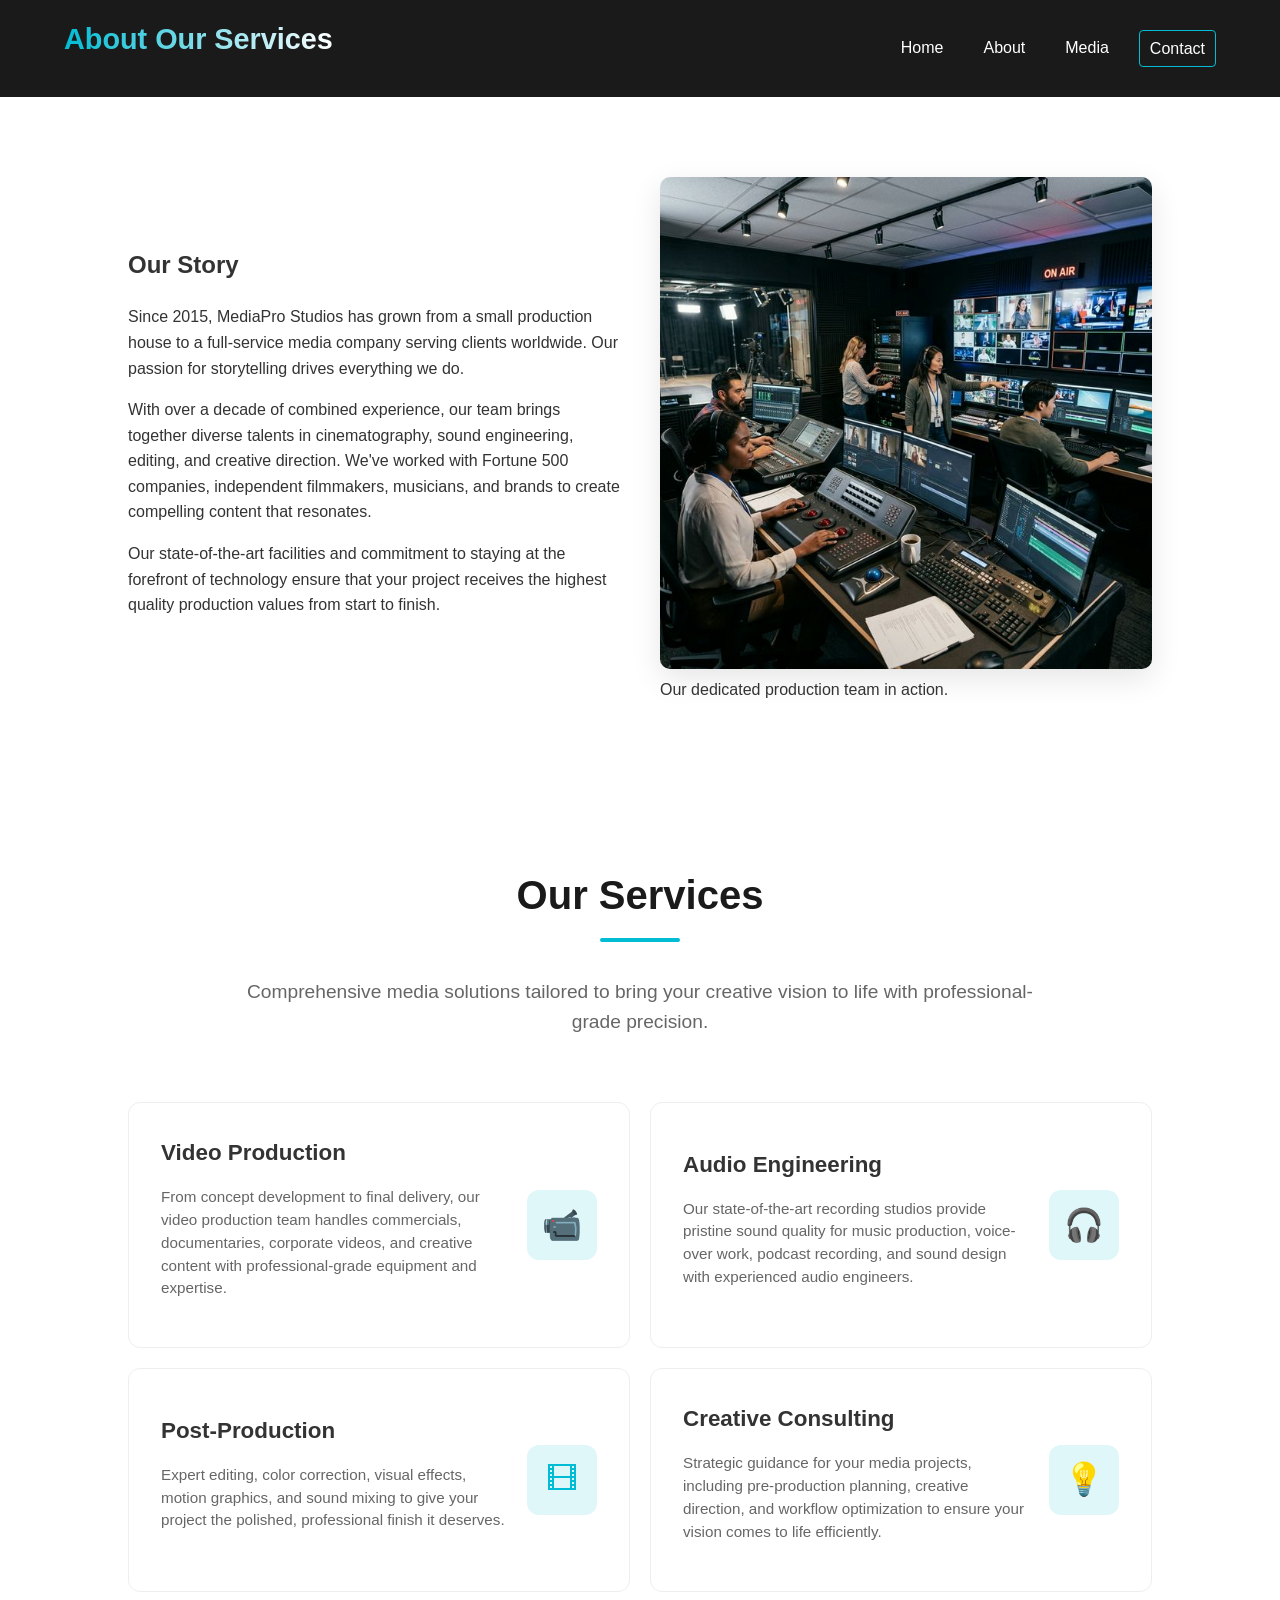
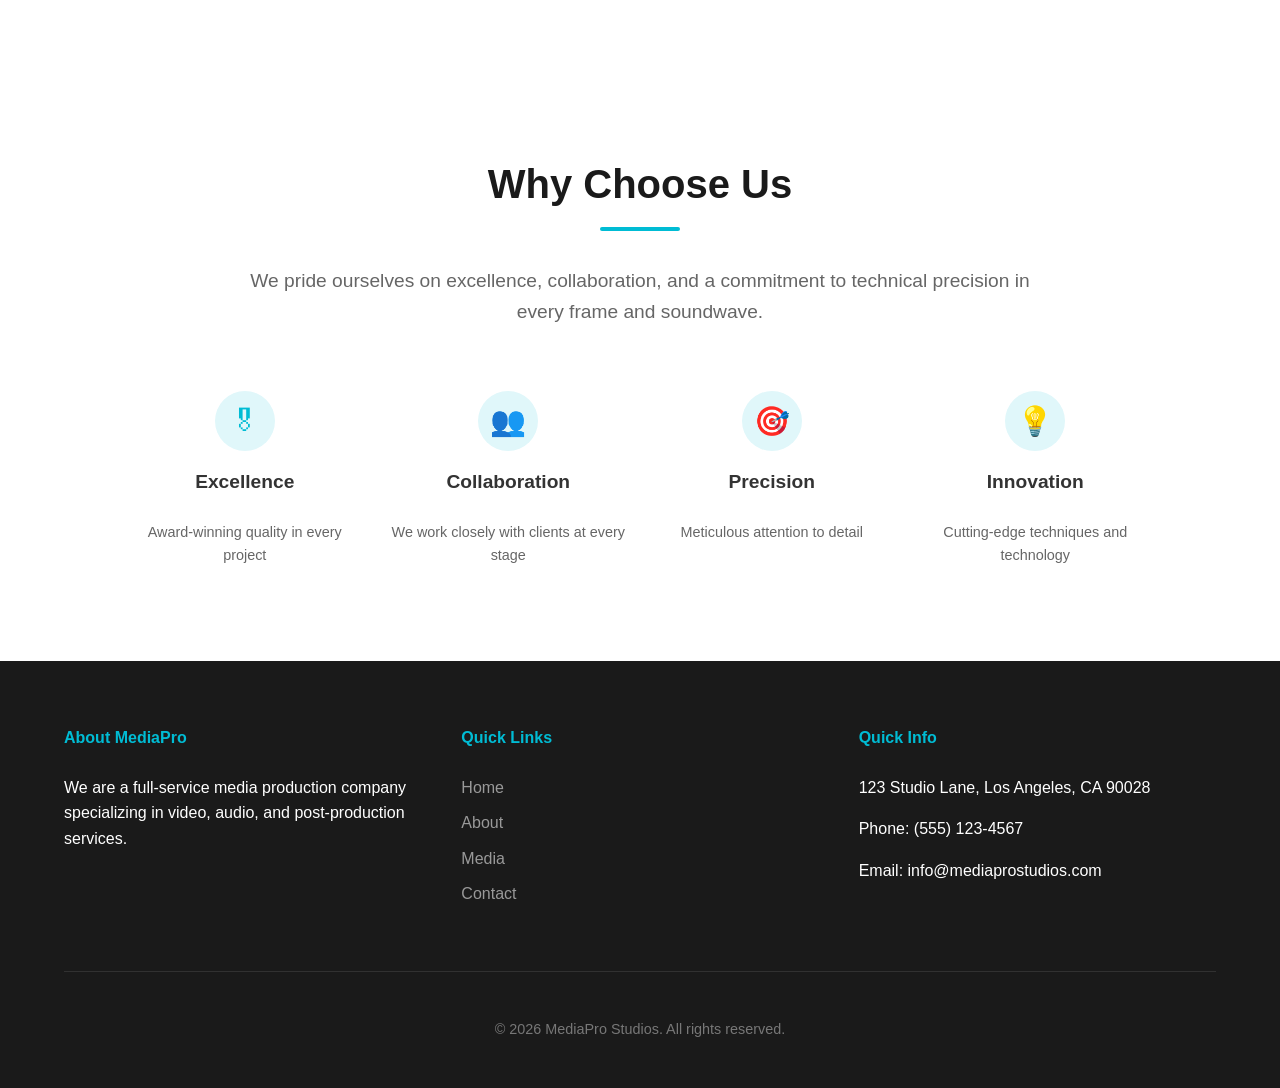
==== about.html @ 87e623cb "feat: complete professional media production website with advanced HTML5/CSS3 - Implement semantic H" ====
<!DOCTYPE html>
<html>

<head>
    <meta charset="UTF-8">
    <meta name="viewport" content="width=device-width, initial-scale=1.0">
    <meta name="description"
        content="Learn about MediaPro Studios, our history, our dedicated team, and the professional media services we offer.">
    <meta name="author" content="MediaPro Studios">
    <meta name="robots" content="index, follow">

    <meta property="og:type" content="website">
    <meta property="og:url" content="about.html">
    <meta property="og:title" content="About Us - MediaPro Studios">
    <meta property="og:description"
        content="Learn about our journey from a small production house to a full-service media company.">
    <meta property="og:image" content="images/og-image.jpg">

    <meta name="twitter:card" content="summary_large_image">
    <meta name="twitter:url" content="about.html">
    <meta name="twitter:title" content="About Us - MediaPro Studios">
    <meta name="twitter:description" content="Our story, our mission, and our award-winning production team.">

    <title>About Us - MediaPro Studios</title>
    <link rel="stylesheet" href="css/styles.css">
</head>

<body>
    <div class="loader-container">
        <div class="loader"></div>
    </div>
    <header class="top">
        <h1>About Our Services</h1>
        <nav class="nav">
            <a href="index.html">Home</a>
            <a href="about.html">About</a>
            <a href="media.html">Media</a>
            <a href="contact.html">Contact</a>
        </nav>
    </header>

    <main>
        <section class="our-story">
            <div class="story-content">
                <h2>Our Story</h2>
                <p>Since 2015, MediaPro Studios has grown from a small production house to a full-service media company
                    serving clients worldwide. Our passion for storytelling drives everything we do.</p>
                <p>With over a decade of combined experience, our team brings together diverse talents in
                    cinematography, sound engineering, editing, and creative direction. We've worked with Fortune 500
                    companies, independent filmmakers, musicians, and brands to create compelling content that
                    resonates.</p>
                <p>Our state-of-the-art facilities and commitment to staying at the forefront of technology ensure that
                    your project receives the highest quality production values from start to finish.</p>
            </div>
            <figure class="team-photo">
                <img src="images/team-placeholder.jpg" alt="MediaPro Studios Team at work">
                <figcaption>Our dedicated production team in action.</figcaption>
            </figure>
        </section>

        <section class="about-services">
            <div class="section-header">
                <h2>Our Services</h2>
                <p>Comprehensive media solutions tailored to bring your creative vision to life with professional-grade
                    precision.</p>
            </div>
            <div class="services-grid-horizontal">
                <article class="service-card-horizontal">
                    <div class="service-card-info">
                        <h3>Video Production</h3>
                        <p>From concept development to final delivery, our video production team handles commercials,
                            documentaries, corporate videos, and creative content with professional-grade equipment and
                            expertise.</p>
                    </div>
                    <div class="service-card-icon-box">&#128249;</div>
                </article>
                <article class="service-card-horizontal">
                    <div class="service-card-info">
                        <h3>Audio Engineering</h3>
                        <p>Our state-of-the-art recording studios provide pristine sound quality for music production,
                            voice-over work, podcast recording, and sound design with experienced audio engineers.</p>
                    </div>
                    <div class="service-card-icon-box">&#127911;</div>
                </article>
                <article class="service-card-horizontal">
                    <div class="service-card-info">
                        <h3>Post-Production</h3>
                        <p>Expert editing, color correction, visual effects, motion graphics, and sound mixing to give
                            your project the polished, professional finish it deserves.</p>
                    </div>
                    <div class="service-card-icon-box">&#127902;</div>
                </article>
                <article class="service-card-horizontal">
                    <div class="service-card-info">
                        <h3>Creative Consulting</h3>
                        <p>Strategic guidance for your media projects, including pre-production planning, creative
                            direction, and workflow optimization to ensure your vision comes to life efficiently.</p>
                    </div>
                    <div class="service-card-icon-box">&#128161;</div>
                </article>
            </div>
        </section>

        <section class="why-choose-us">
            <div class="section-header">
                <h2>Why Choose Us</h2>
                <p>We pride ourselves on excellence, collaboration, and a commitment to technical precision in every
                    frame and soundwave.</p>
            </div>
            <div class="benefits-container-centered">
                <div class="benefit-card">
                    <div class="benefit-icon-circle">&#127894;</div>
                    <h4>Excellence</h4>
                    <p>Award-winning quality in every project</p>
                </div>
                <div class="benefit-card">
                    <div class="benefit-icon-circle">&#128101;</div>
                    <h4>Collaboration</h4>
                    <p>We work closely with clients at every stage</p>
                </div>
                <div class="benefit-card">
                    <div class="benefit-icon-circle">&#127919;</div>
                    <h4>Precision</h4>
                    <p>Meticulous attention to detail</p>
                </div>
                <div class="benefit-card">
                    <div class="benefit-icon-circle">&#128161;</div>
                    <h4>Innovation</h4>
                    <p>Cutting-edge techniques and technology</p>
                </div>
            </div>
        </section>
    </main>

    <footer class="bottom">
        <div class="footer-content">
            <div class="footer-section">
                <h4>About MediaPro</h4>
                <p>We are a full-service media production company specializing in video, audio, and post-production
                    services.</p>
            </div>
            <div class="footer-section">
                <h4>Quick Links</h4>
                <ul>
                    <li><a href="index.html">Home</a></li>
                    <li><a href="about.html">About</a></li>
                    <li><a href="media.html">Media</a></li>
                    <li><a href="contact.html">Contact</a></li>
                </ul>
            </div>
            <div class="footer-section">
                <h4>Quick Info</h4>
                <p>123 Studio Lane, Los Angeles, CA 90028</p>
                <p>Phone: (555) 123-4567</p>
                <p>Email: info@mediaprostudios.com</p>
            </div>
        </div>
        <div class="footer-bottom">
            <p>&copy; 2026 MediaPro Studios. All rights reserved.</p>
        </div>
    </footer>
</body>

</html>
---- css/styles.css ----
:root {
    --primary: #00bcd4;
    --secondary: #1a1a1a;
    --dark: #121212;
    --light: #f5f5f5;
    --accent: #ff4081;
    --text: #333;
    --text-light: #eee;
    --transition: all 0.3s ease;
}

* {
    box-sizing: border-box;
}

body {
    font-family: 'Inter', Arial, sans-serif;
    margin: 0;
    padding: 0;
    color: var(--text);
    background-color: var(--light);
    line-height: 1.6;
}

h1,
h2,
h3,
h4 {
    margin-top: 0;
}

a {
    transition: var(--transition);
}

.hero h2 {
    font-size: 3.5rem;
    text-shadow: 2px 2px 10px rgba(0, 0, 0, 0.5);
    letter-spacing: 2px;
}

.top h1 {
    font-size: 1.8rem;
    background: linear-gradient(to right, var(--primary), white);
    -webkit-background-clip: text;
    background-clip: text;
    -webkit-text-fill-color: transparent;
}

.top {
    background-color: var(--secondary);
    color: white;
    padding: 1rem 5%;
    display: flex;
    justify-content: space-between;
    align-items: center;
    position: sticky;
    top: 0;
    z-index: 1000;
}

.nav {
    display: flex;
    gap: 20px;
}

.nav a {
    color: white;
    text-decoration: none;
    font-weight: 500;
    padding: 5px 10px;
}

.nav a:hover {
    color: var(--primary);
    transform: translateY(-2px);
}

.nav a:active {
    color: var(--accent);
}

.nav a:last-child {
    border: 1px solid var(--primary);
    border-radius: 4px;
}

.hero {
    height: 80vh;
    background: linear-gradient(rgba(0, 0, 0, 0.7), rgba(0, 0, 0, 0.7)), url('../images/hero-bg.jpg') center/cover;
    display: flex;
    flex-direction: column;
    justify-content: center;
    align-items: center;
    color: white;
    text-align: center;
    padding: 0 10%;
    animation: fadeIn 1.5s ease-in;
}

.cta-button {
    display: inline-block;
    background-color: var(--primary);
    color: white;
    padding: 0.8rem 2rem;
    text-decoration: none;
    border-radius: 30px;
    margin-top: 2rem;
    font-weight: bold;
    transition: var(--transition);
}

.cta-button:hover {
    background-color: #00acc1;
    transform: scale(1.1);
    box-shadow: 0 10px 20px rgba(0, 0, 0, 0.3);
}

.content,
.our-story,
.about-services,
.why-choose-us,
.featured-work {
    padding: 5rem 10%;
    background-color: white;
}

.section-header {
    text-align: center;
    max-width: 800px;
    margin: 0 auto 4rem;
}

.section-header h2 {
    font-size: 2.5rem;
    color: var(--secondary);
    margin-bottom: 1rem;
    position: relative;
    display: inline-block;
    padding-bottom: 15px;
}

.section-header h2::after {
    content: '';
    position: absolute;
    bottom: 0;
    left: 50%;
    transform: translateX(-50%);
    width: 80px;
    height: 4px;
    background: var(--primary);
    border-radius: 2px;
}

.section-header p {
    font-size: 1.2rem;
    color: #666;
    line-height: 1.6;
}

.services-grid-wrapper {
    text-align: center;
    margin-bottom: 3rem;
    position: relative;
}

.featured-work {
    background-color: var(--light);
}

.featured-work h2 {
    text-align: center;
    margin-bottom: 3rem;
}

.content h2 {
    text-align: center;
    margin-bottom: 3rem;
    position: relative;
}

.content h2::after {
    content: '';
    display: block;
    width: 60px;
    height: 4px;
    background: var(--primary);
    margin: 10px auto;
}

.services-container {
    display: flex;
    flex-wrap: wrap;
    gap: 30px;
    justify-content: center;
}

.service-item {
    flex: 1 1 300px;
    max-width: 380px;
    padding: 3rem 2rem;
    background: white;
    border-radius: 12px;
    border: 1px solid #eee;
    text-align: center;
    transition: var(--transition);
    display: flex;
    flex-direction: column;
    align-items: center;
}

.service-item:hover {
    transform: translateY(-10px);
    box-shadow: 0 15px 30px rgba(0, 0, 0, 0.08);
}

.service-icon {
    width: 80px;
    height: 80px;
    background-color: #e0f7fa;
    border-radius: 50%;
    display: flex;
    justify-content: center;
    align-items: center;
    font-size: 2.5rem;
    margin-bottom: 1.5rem;
    color: var(--primary);
}

.service-item h3 {
    margin-bottom: 1rem;
    font-size: 1.5rem;
}

.service-item p {
    color: #666;
    margin-bottom: 1.5rem;
    font-size: 1rem;
}

.learn-more {
    color: var(--primary);
    text-decoration: none;
    font-weight: 600;
    font-size: 1.1rem;
    transition: var(--transition);
}

.learn-more:hover {
    color: #0097a7;
    transform: translateX(5px);
}

.our-story {
    display: flex;
    gap: 40px;
    align-items: center;
    background-color: #fff;
}

.story-content {
    flex: 1;
}

.team-photo {
    flex: 1;
    margin: 0;
}

.team-photo img {
    width: 100%;
    border-radius: 10px;
    box-shadow: 0 10px 30px rgba(0, 0, 0, 0.1);
}

.services-grid-horizontal {
    display: grid;
    grid-template-columns: 1fr 1fr;
    gap: 20px;
}

.service-card-horizontal {
    background: white;
    padding: 2rem;
    border-radius: 12px;
    border: 1px solid #eee;
    display: flex;
    justify-content: space-between;
    align-items: center;
    gap: 20px;
    transition: var(--transition);
}

.service-card-info {
    flex: 1;
}

.service-card-info h3 {
    margin-bottom: 0.8rem;
    font-size: 1.4rem;
}

.service-card-info p {
    color: #666;
    font-size: 0.95rem;
    line-height: 1.5;
}

.service-card-icon-box {
    width: 70px;
    height: 70px;
    background: #e0f7fa;
    border-radius: 12px;
    display: flex;
    justify-content: center;
    align-items: center;
    color: var(--primary);
    font-size: 2rem;
    flex-shrink: 0;
    transition: var(--transition);
}

.service-card-horizontal:hover .service-card-icon-box {
    background: var(--primary);
    color: white;
    transform: scale(1.1);
}

.service-card-horizontal:hover {
    box-shadow: 0 10px 20px rgba(0, 0, 0, 0.05);
}

.benefits-container-centered {
    display: flex;
    justify-content: space-around;
    flex-wrap: wrap;
    gap: 30px;
}

.benefit-card {
    flex: 1 1 200px;
    display: flex;
    flex-direction: column;
    align-items: center;
    text-align: center;
}

.benefit-icon-circle {
    width: 60px;
    height: 60px;
    background-color: #e0f7fa;
    border-radius: 50%;
    display: flex;
    justify-content: center;
    align-items: center;
    color: var(--primary);
    font-size: 1.8rem;
    margin-bottom: 1rem;
}

.benefit-card h4 {
    margin-bottom: 0.5rem;
    font-size: 1.2rem;
}

.benefit-card p {
    color: #666;
    font-size: 0.9rem;
}

.gallery,
.video-showcase,
.audio-samples,
.location {
    padding: 5rem 10%;
    background-color: var(--light);
}

.video-container {
    display: grid;
    grid-template-columns: 1fr 1fr;
    gap: 30px;
}

.video-container figure {
    margin: 0;
}

.video-container video {
    border-radius: 8px;
    box-shadow: 0 5px 15px rgba(0, 0, 0, 0.1);
}

.audio-container {
    background: #fff;
    padding: 2rem;
    border-radius: 8px;
    display: flex;
    align-items: center;
    gap: 20px;
}

.audio-container audio {
    flex: 1;
}

.gallery-grid {
    display: grid;
    grid-template-columns: repeat(auto-fit, minmax(280px, 1fr));
    grid-gap: 20px;
}

@media (min-width: 992px) {
    .gallery-grid {
        grid-template-columns: repeat(3, 1fr);
        grid-template-areas:
            "area1 area2 area3"
            "area4 area5 area6";
    }

    .gallery-grid figure:nth-child(1) {
        grid-area: area1;
    }

    .gallery-grid figure:nth-child(2) {
        grid-area: area2;
    }

    .gallery-grid figure:nth-child(3) {
        grid-area: area3;
    }

    .gallery-grid figure:nth-child(4) {
        grid-area: area4;
    }

    .gallery-grid figure:nth-child(5) {
        grid-area: area5;
    }

    .gallery-grid figure:nth-child(6) {
        grid-area: area6;
    }
}

.gallery-grid figure {
    margin: 0;
    position: relative;
    overflow: hidden;
    border-radius: 8px;
    background-color: #ddd;
}

.gallery-grid img {
    width: 100%;
    height: 250px;
    object-fit: cover;
    display: block;
    transition: transform 0.5s ease;
}

img[alt^="Digital"] {
    filter: sepia(30%);
}

.gallery-grid figure:hover img {
    transform: scale(1.1);
}

.gallery-grid figcaption {
    position: absolute;
    bottom: 0;
    left: 0;
    right: 0;
    background: rgba(0, 0, 0, 0.7);
    color: white;
    padding: 1rem;
    transform: translateY(100%);
    transition: var(--transition);
}

.gallery-grid figure:hover figcaption {
    transform: translateY(0);
}

.advanced-form {
    background: white;
    padding: 2rem;
    border-radius: 8px;
    box-shadow: 0 5px 15px rgba(0, 0, 0, 0.05);
}

fieldset {
    border: 1px solid #ddd;
    border-radius: 5px;
    padding: 1.5rem;
    margin-bottom: 2rem;
}

legend {
    padding: 0 10px;
    font-weight: bold;
    color: var(--primary);
}

.form-group {
    margin-bottom: 1.5rem;
}

.form-group label {
    display: block;
    margin-bottom: 5px;
    font-weight: 500;
}

.form-group>input,
.form-group>select,
.form-group>textarea {
    width: 100%;
    padding: 10px;
    border: 1px solid #ccc;
    border-radius: 4px;
    font-size: 1rem;
}

.form-group input:focus {
    outline: none;
    border-color: var(--primary);
    box-shadow: 0 0 5px rgba(0, 188, 212, 0.3);
}

input:not([type="submit"]):not([type="radio"]):not([type="checkbox"]),
textarea {
    background: #fff;
    transition: var(--transition);
}

.field-hint {
    display: block;
    font-size: 0.8rem;
    color: #888;
    margin-top: 4px;
    height: 0;
    overflow: hidden;
    transition: height 0.3s ease, color 0.3s ease;
}

input:invalid:not(:placeholder-shown)~.field-hint,
textarea:invalid:not(:placeholder-shown)~.field-hint {
    height: auto;
    color: #d32f2f;
    font-weight: 500;
}

input:invalid:not(:placeholder-shown),
textarea:invalid:not(:placeholder-shown) {
    border-color: #d32f2f;
    background-color: #fff8f8;
}

input:valid:not(:placeholder-shown),
textarea:valid:not(:placeholder-shown) {
    border-color: #2e7d32;
}

.btn-submit {
    display: inline-block;
    width: auto;
    min-width: 220px;
    padding: 1rem 2.5rem;
    background: linear-gradient(135deg, var(--primary) 0%, #0097a7 100%);
    color: white;
    border: none;
    border-radius: 8px;
    font-size: 1.1rem;
    font-weight: 700;
    cursor: pointer;
    transition: var(--transition);
    text-transform: uppercase;
    letter-spacing: 1px;
    box-shadow: 0 4px 15px rgba(0, 188, 212, 0.3);
    margin-top: 1rem;
}

.btn-submit:hover {
    transform: translateY(-3px);
    box-shadow: 0 8px 25px rgba(0, 188, 212, 0.4);
    background: linear-gradient(135deg, #0097a7 0%, var(--primary) 100%);
}

.btn-submit:active {
    transform: translateY(-1px);
}

.contact-container {
    display: flex;
    gap: 50px;
    padding: 5rem 5%;
}

.contact-form-section {
    flex: 2;
    max-width: 700px;
}

.contact-info-section {
    flex: 1;
}

.info-card {
    background: #eee;
    padding: 1.5rem;
    margin-bottom: 1rem;
    border-radius: 5px;
}

.map-placeholder {
    height: 300px;
    background: #ccc;
    display: flex;
    justify-content: center;
    align-items: center;
    text-align: center;
}

.bottom {
    background-color: var(--secondary);
    color: white;
    padding: 4rem 5% 2rem;
}

.footer-content {
    display: flex;
    flex-wrap: wrap;
    gap: 40px;
    justify-content: space-between;
    margin-bottom: 3rem;
}

.footer-section {
    flex: 1 1 250px;
}

.footer-section h4 {
    margin-bottom: 1.5rem;
    color: var(--primary);
}

.footer-section ul {
    list-style: none;
    padding: 0;
}

.footer-section ul li {
    margin-bottom: 10px;
}

.footer-section ul li a {
    color: #999;
    text-decoration: none;
}

.footer-section ul li a:hover {
    color: var(--primary);
}

.footer-bottom {
    border-top: 1px solid rgba(255, 255, 255, 0.1);
    padding-top: 2rem;
    text-align: center;
    color: #777;
    font-size: 0.9rem;
}

@keyframes fadeIn {
    from {
        opacity: 0;
        transform: translateY(20px);
    }

    to {
        opacity: 1;
        transform: translateY(0);
    }
}

@media (max-width: 768px) {
    .top {
        flex-direction: column;
    }

    .nav {
        margin-top: 1rem;
    }

    .contact-container {
        flex-direction: column;
    }

    .hero h2 {
        font-size: 2rem;
    }
}
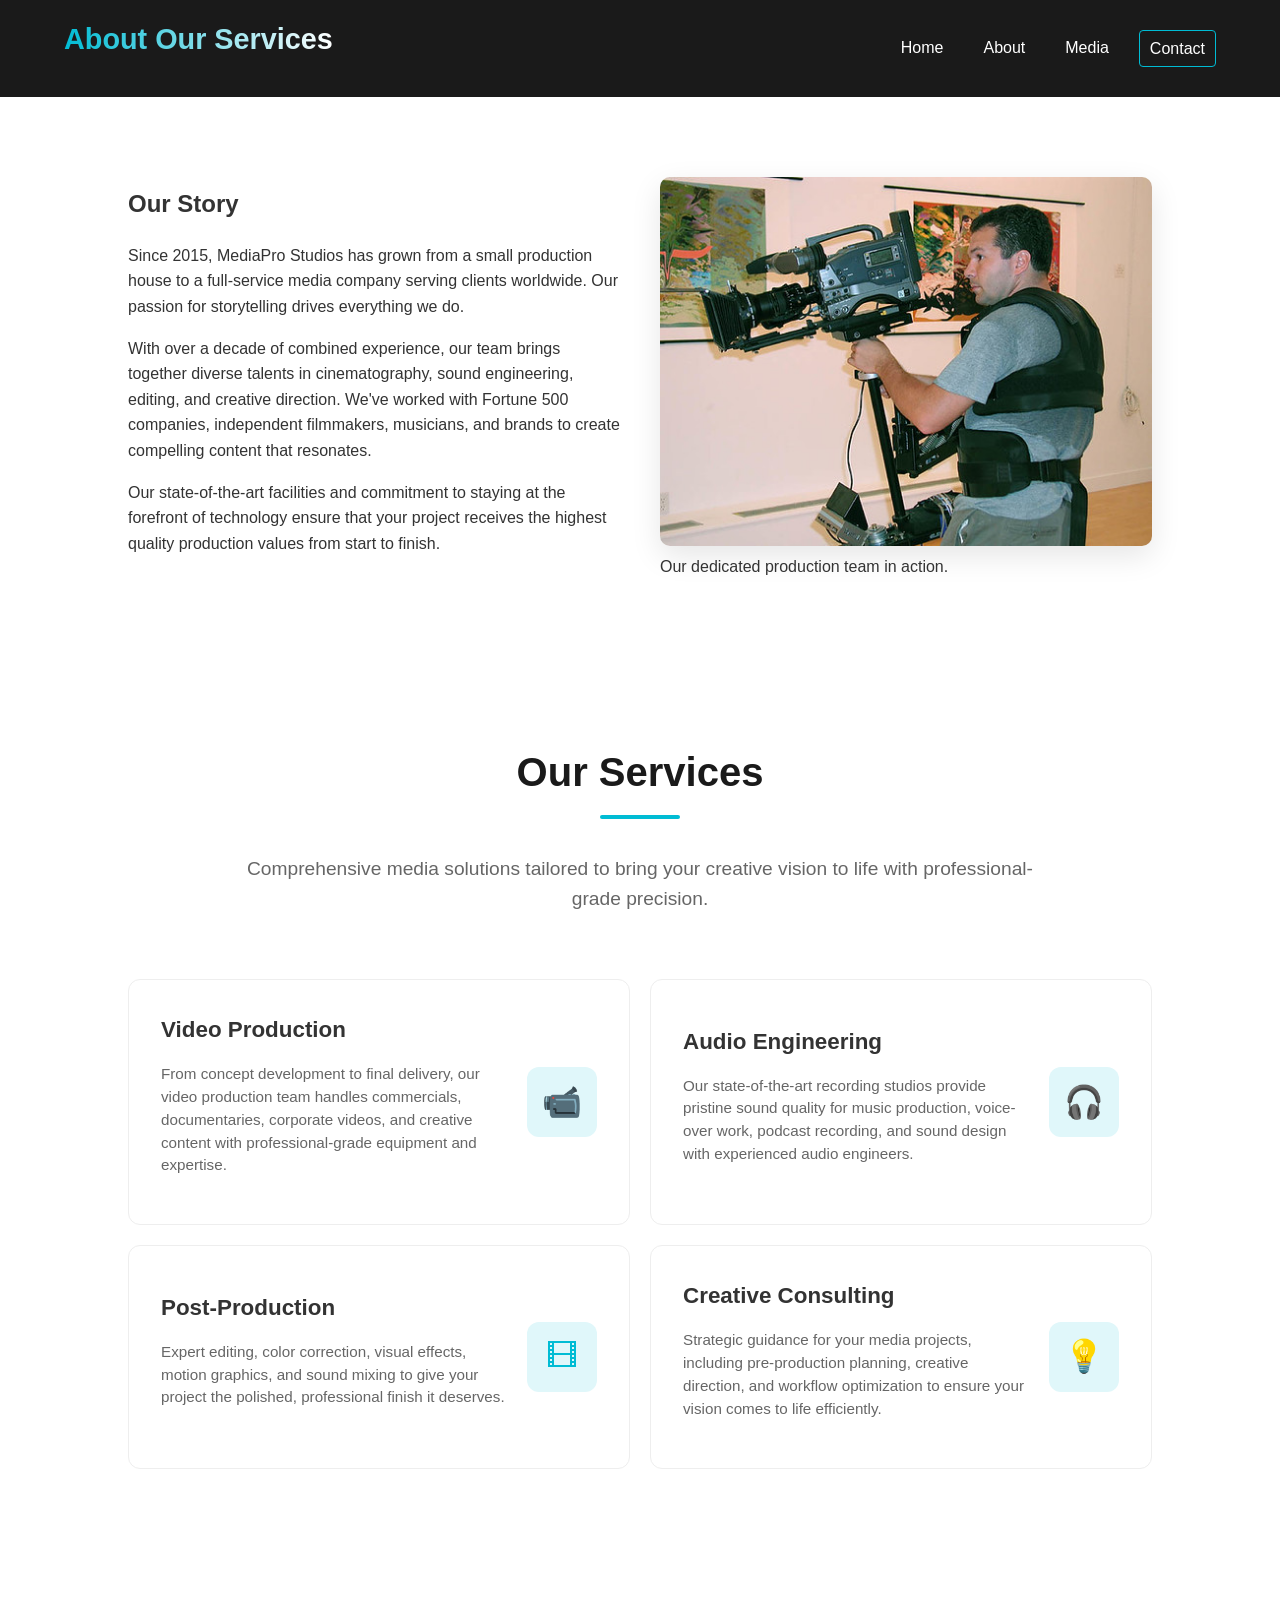
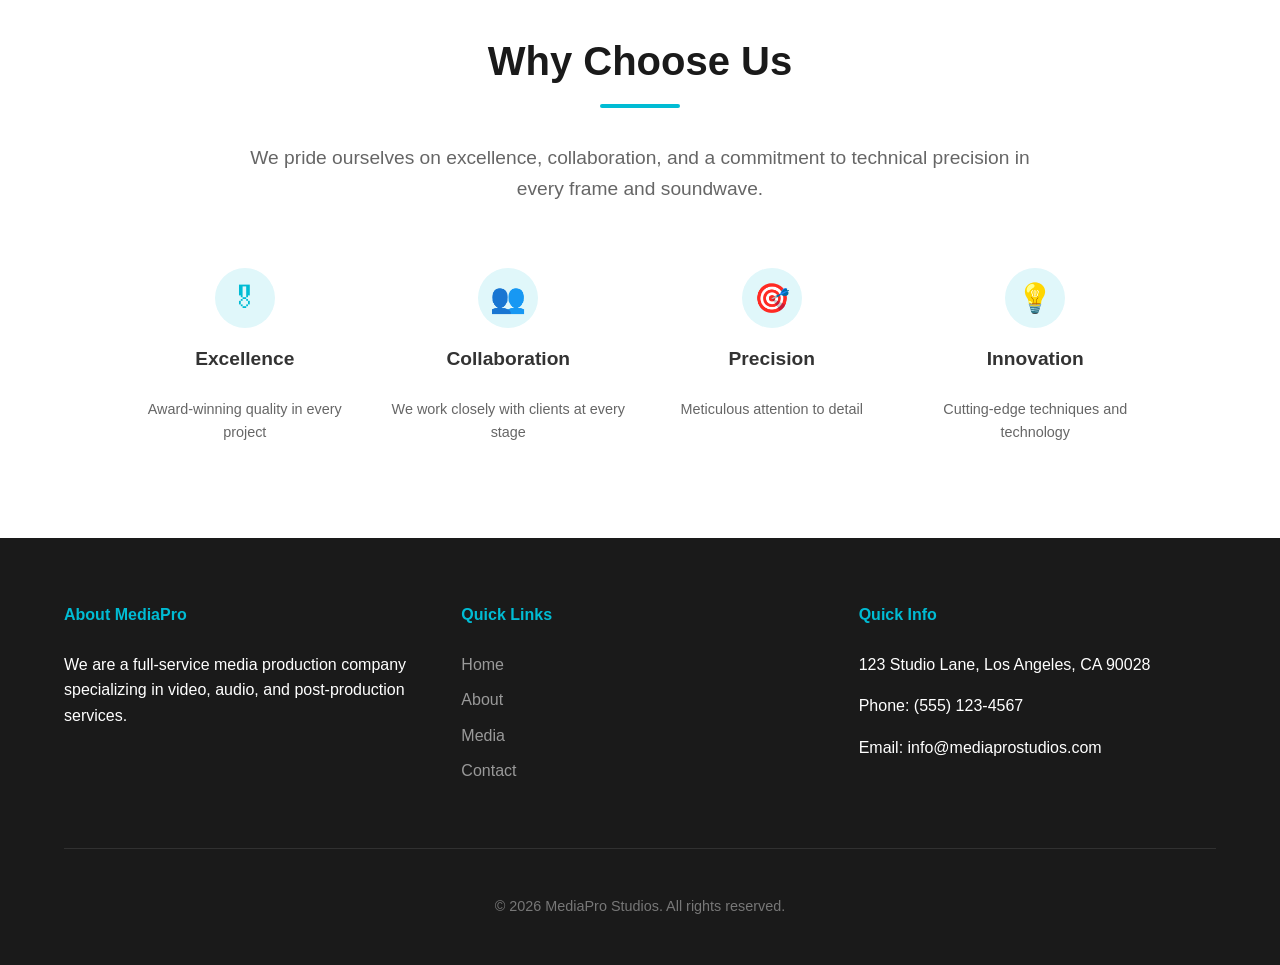
==== commit dd4418be: "changes for resubmission" ====
--- a/about.html
+++ b/about.html
@@ -53,7 +53,7 @@
                     your project receives the highest quality production values from start to finish.</p>
             </div>
             <figure class="team-photo">
-                <img src="images/team-placeholder.jpg" alt="MediaPro Studios Team at work">
+                <img src="images/team.jpg" alt="MediaPro Studios crew operating a camera on set" loading="lazy">
                 <figcaption>Our dedicated production team in action.</figcaption>
             </figure>
         </section>
